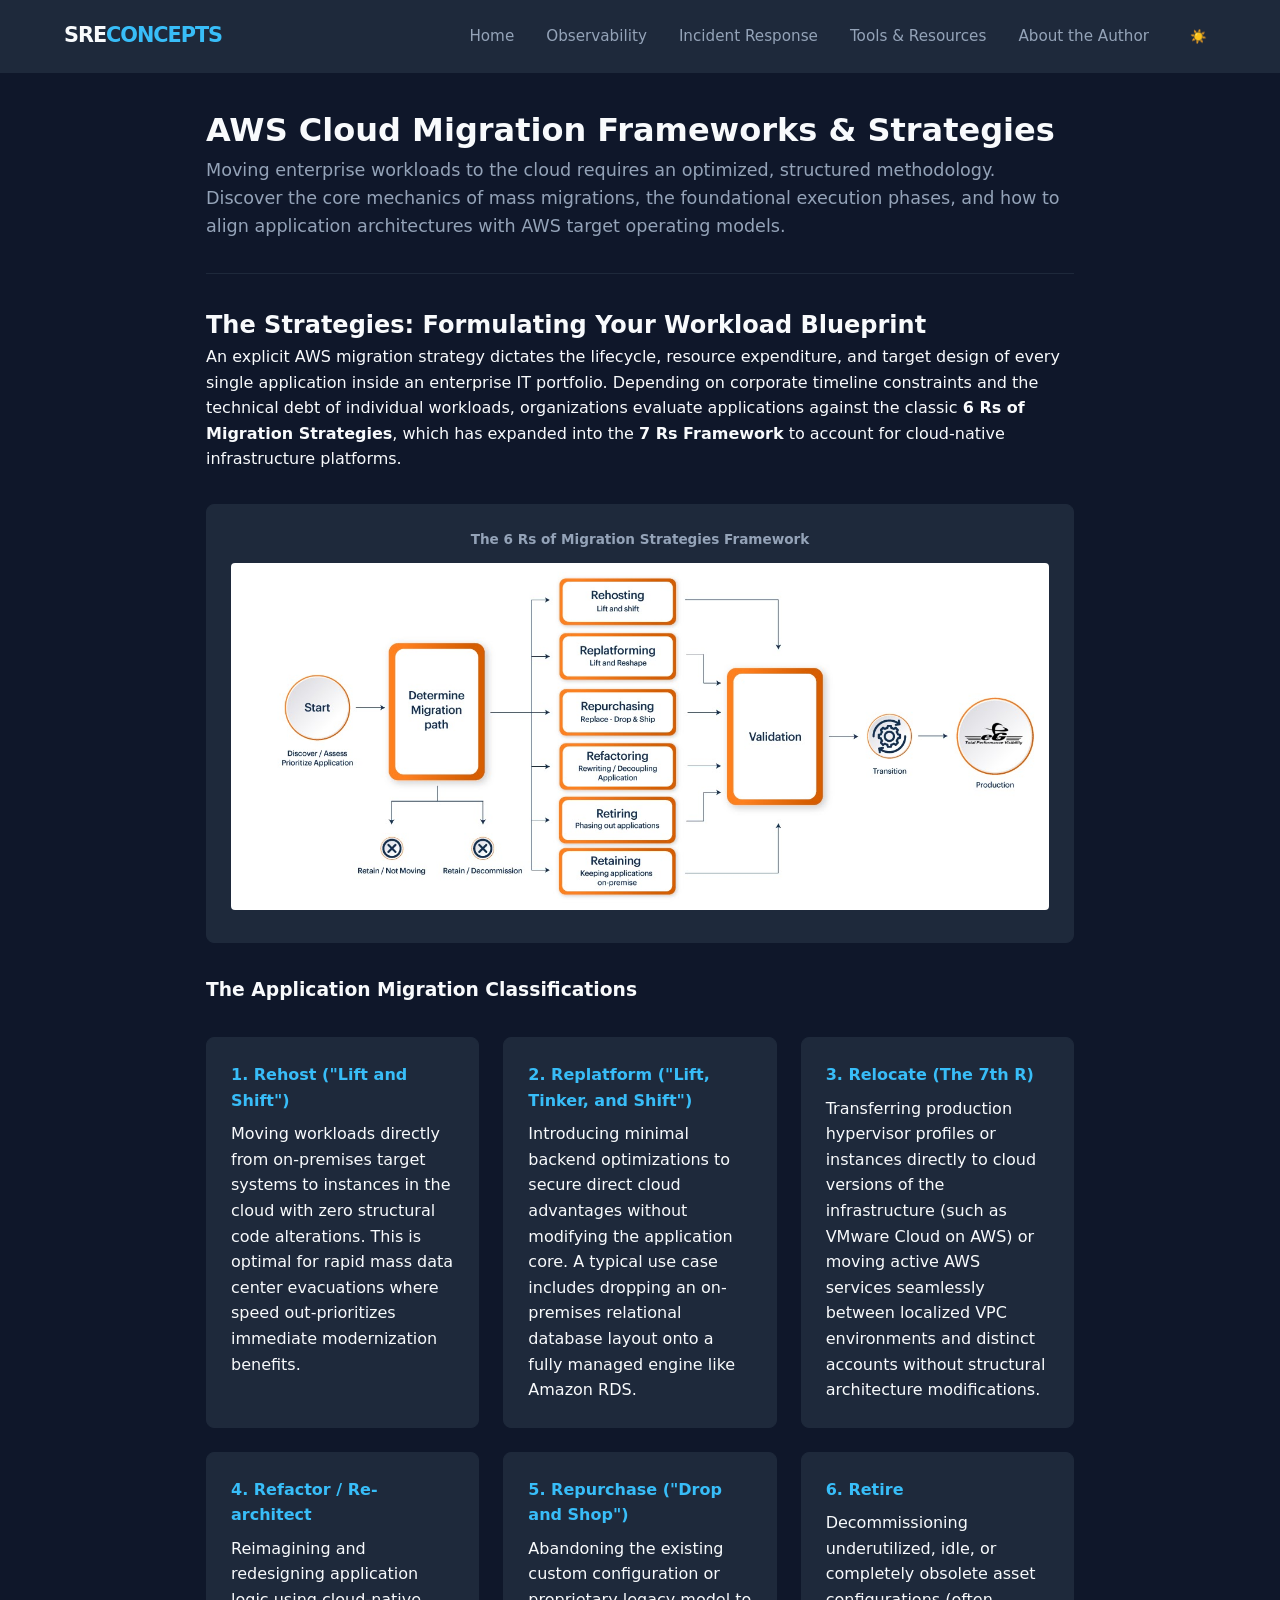
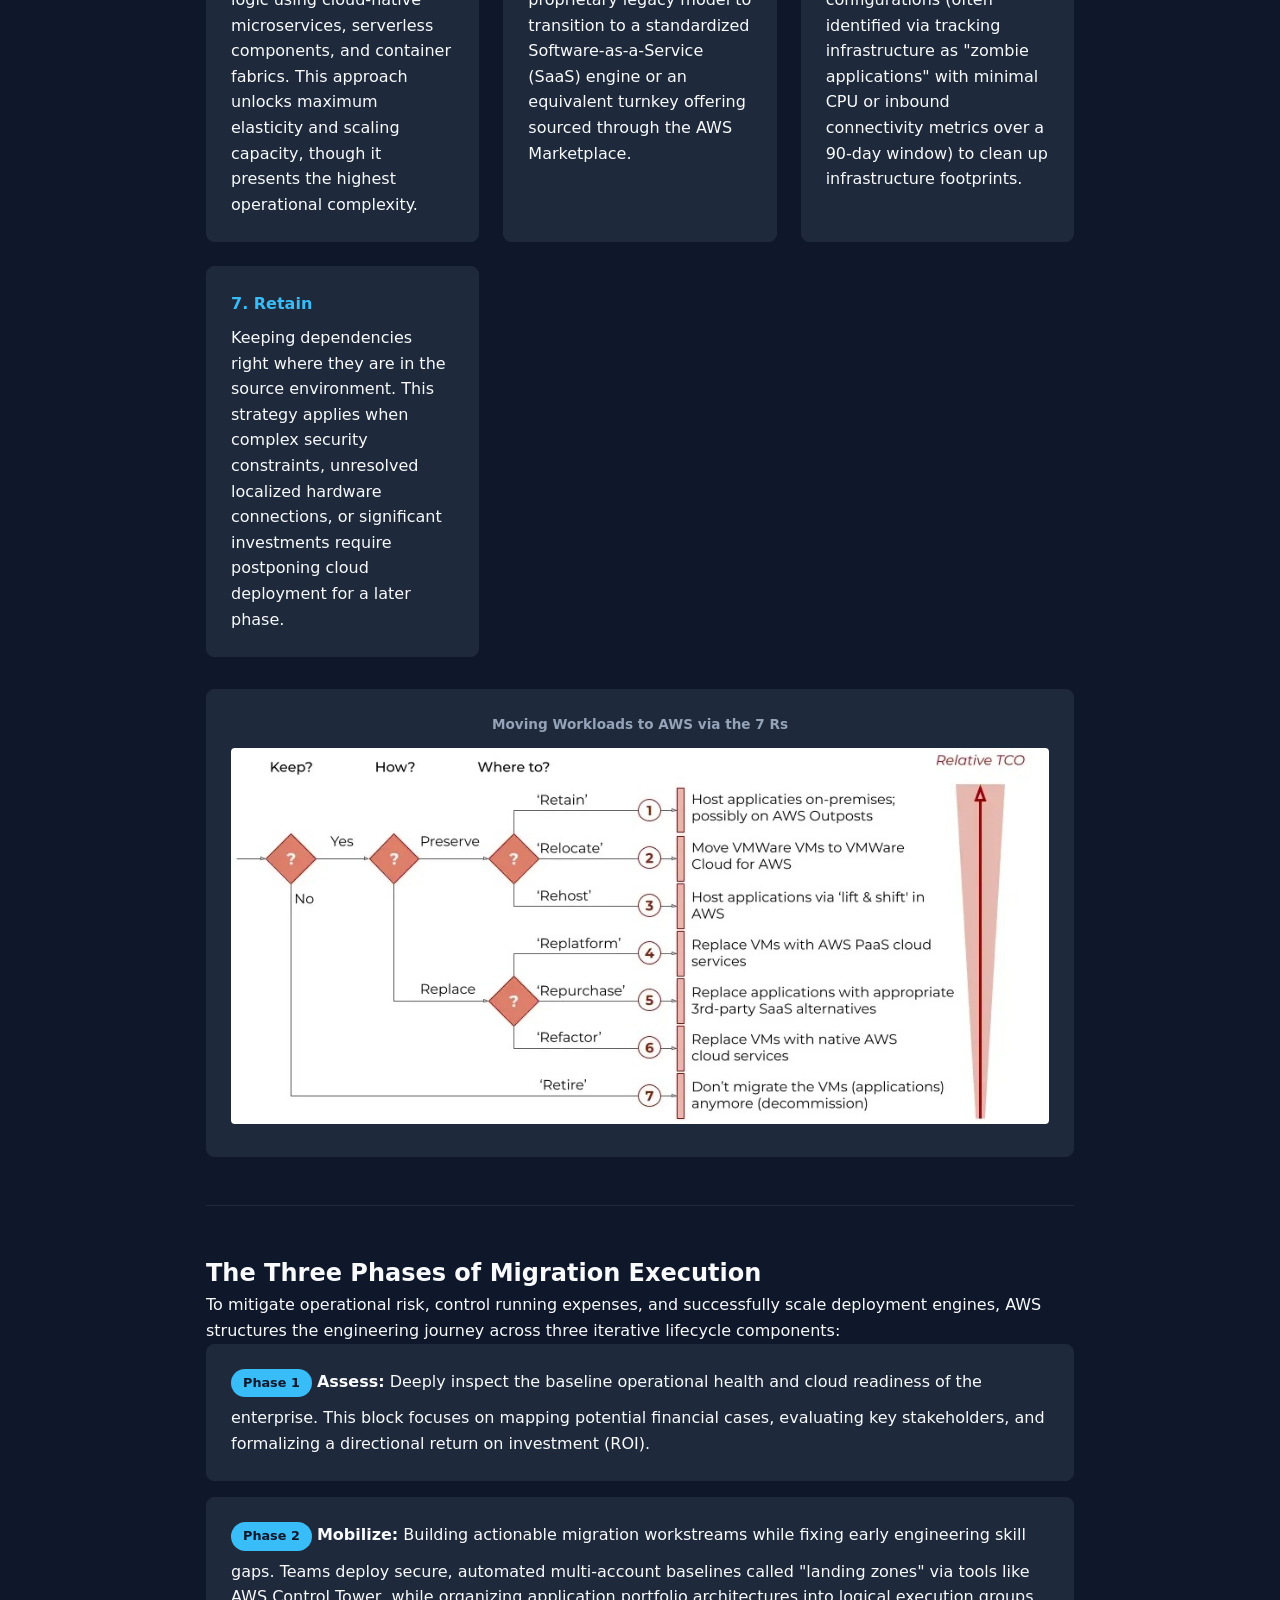
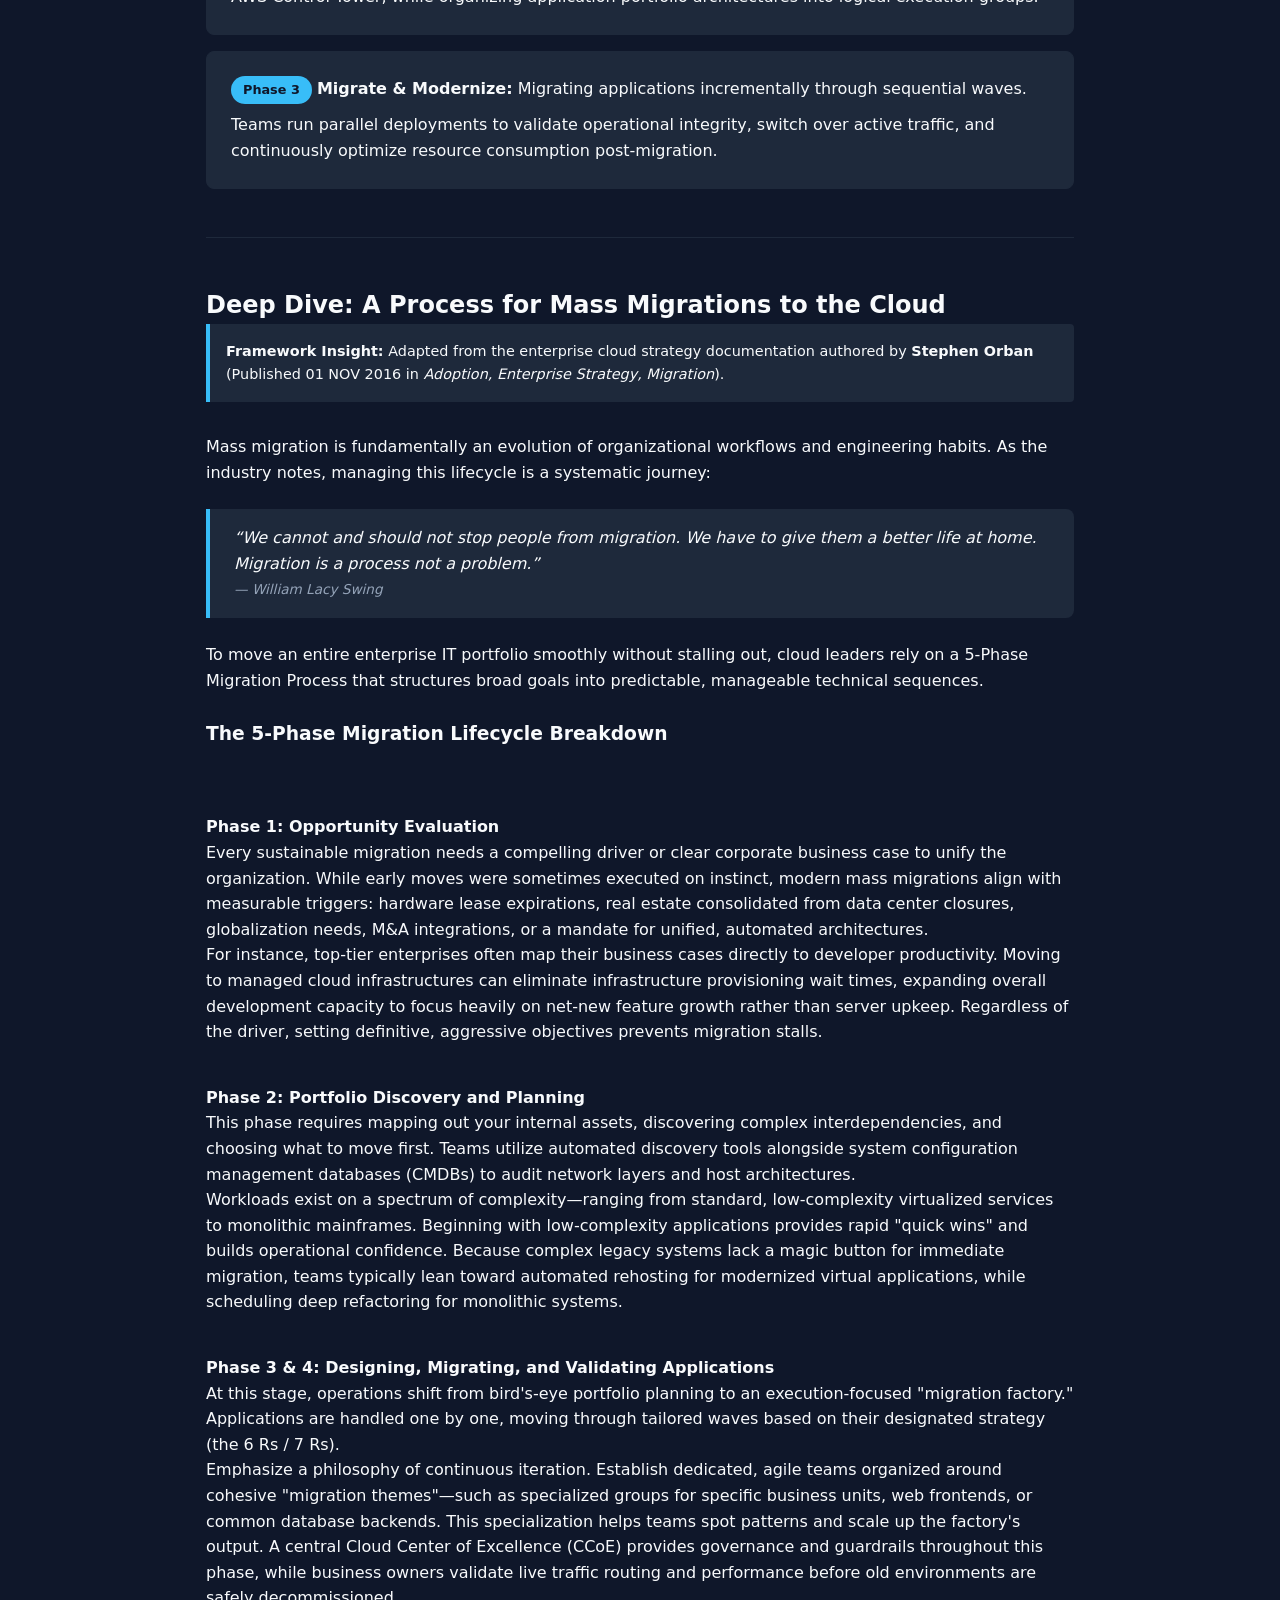
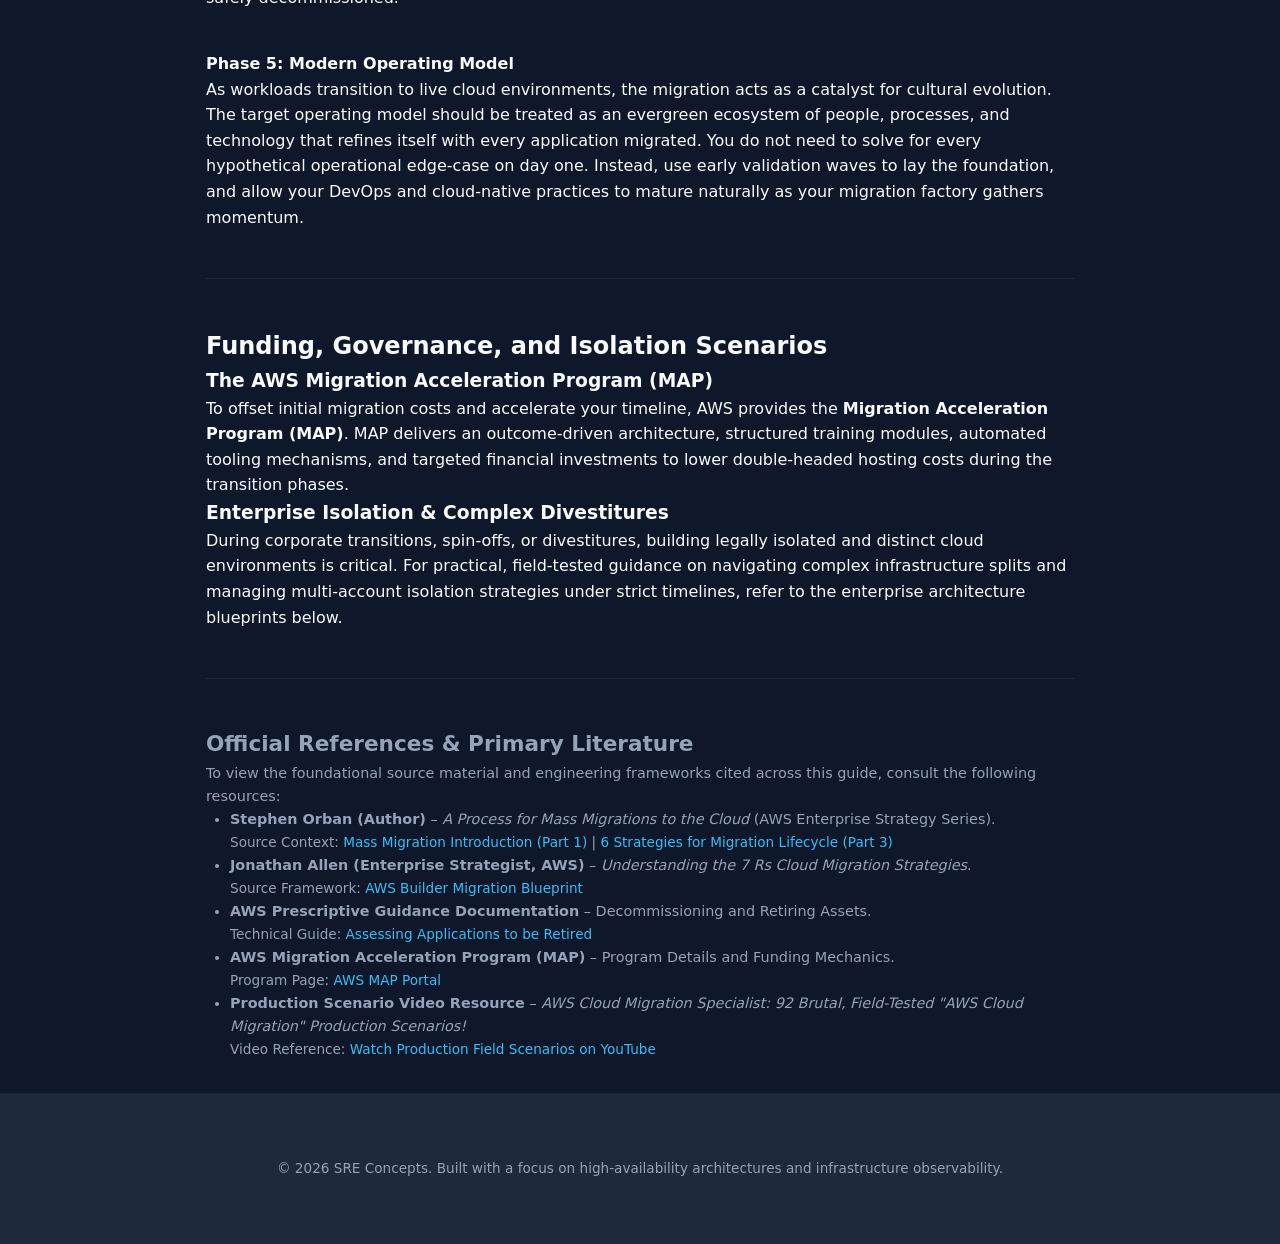
==== aws-migration.html @ 517b2397 "Update SRE concepts guide and assessment tools" ====
<!DOCTYPE html>
<html lang="en" data-theme="dark">
<head>
    <meta charset="UTF-8">
    <meta name="viewport" content="width=device-width, initial-scale=1.0">
    <title>AWS Cloud Migration Strategies | SRE Concepts</title>
    <meta name="description" content="A comprehensive guide to AWS mass cloud migration frameworks, the 6 Rs, 7 Rs, and multi-phase execution strategies.">
    <link rel="stylesheet" href="css/styles.css">
    <style>
        .migration-container {
            max-width: 900px;
            margin: 0 auto;
            padding: 2rem 1rem;
        }
        .meta-box {
            background-color: var(--bg-secondary);
            border-left: 4px solid var(--accent-color);
            padding: 1rem;
            margin-bottom: 2rem;
            font-size: 0.9rem;
            border-radius: 0 0.25rem 0.25rem 0;
        }
        .strategy-grid {
            display: grid;
            grid-template-columns: repeat(auto-fit, minmax(250px, 1fr));
            gap: 1.5rem;
            margin: 2rem 0;
        }
        .strategy-card {
            background-color: var(--bg-secondary);
            border: 1px solid var(--border-color);
            border-radius: 0.5rem;
            padding: 1.5rem;
        }
        .strategy-card h4 {
            color: var(--accent-color);
            margin-top: 0;
            margin-bottom: 0.5rem;
        }
        .phase-list {
            list-style: none;
            padding: 0;
        }
        .phase-item {
            background-color: var(--bg-secondary);
            border: 1px solid var(--border-color);
            padding: 1.5rem;
            margin-bottom: 1rem;
            border-radius: 0.5rem;
            position: relative;
        }
        .phase-badge {
            display: inline-block;
            background-color: var(--accent-color);
            color: var(--bg-primary);
            font-weight: bold;
            padding: 0.25rem 0.75rem;
            border-radius: 1rem;
            font-size: 0.8rem;
            margin-bottom: 0.5rem;
        }
        .image-wrapper {
            background-color: var(--bg-secondary);
            border: 1px solid var(--border-color);
            border-radius: 0.5rem;
            padding: 1.5rem;
            text-align: center;
            margin: 2rem 0;
        }
        .image-wrapper img {
            max-width: 100%;
            height: auto;
            border-radius: 0.25rem;
            margin-top: 0.75rem;
        }
        blockquote {
            border-left: 4px solid #38bdf8;
            background-color: var(--bg-secondary);
            padding: 1rem 1.5rem;
            margin: 1.5rem 0;
            font-style: italic;
            color: var(--text-primary);
            border-radius: 0 0.5rem 0.5rem 0;
        }
        .ref-link {
            word-break: break-all;
            font-size: 0.85rem;
        }
        .migration-phase-section {
            margin-top: 2.5rem;
        }
    </style>
</head>
<body>

    <header>
        <div class="container nav-container">
            <a href="index.html" class="logo">SRE<span>CONCEPTS</span></a>
            <button class="hamburger" id="menu-toggle" aria-label="Toggle Menu">
                <span></span>
                <span></span>
                <span></span>
            </button>
            <ul class="nav-links" id="nav-links">
                <li><a href="index.html">Home</a></li>
                <li><a href="observability.html">Observability</a></li>
                <li><a href="incident-response.html">Incident Response</a></li>
                <li><a href="tools-resources.html">Tools & Resources</a></li>
                <li><a href="about.html">About the Author</a></li>
                <li>
                    <button class="theme-toggle-btn" id="theme-toggle" aria-label="Toggle Theme">☀️</button>
                </li>
            </ul>
        </div>
    </header>

    <main class="container migration-container">
        <h1>AWS Cloud Migration Frameworks & Strategies</h1>
        <p class="lead" style="color: var(--text-secondary); font-size: 1.1rem; margin-bottom: 2rem;">
            Moving enterprise workloads to the cloud requires an optimized, structured methodology. Discover the core mechanics of mass migrations, the foundational execution phases, and how to align application architectures with AWS target operating models.
        </p>

        <hr style="border: 0; border-top: 1px solid var(--border-color); margin: 2rem 0;">

        <section id="migration-strategies">
            <h2>The Strategies: Formulating Your Workload Blueprint</h2>
            <p>
                An explicit AWS migration strategy dictates the lifecycle, resource expenditure, and target design of every single application inside an enterprise IT portfolio. Depending on corporate timeline constraints and the technical debt of individual workloads, organizations evaluate applications against the classic <strong>6 Rs of Migration Strategies</strong>, which has expanded into the <strong>7 Rs Framework</strong> to account for cloud-native infrastructure platforms.
            </p>

            <div class="image-wrapper">
                <p style="font-size: 0.85rem; color: var(--text-secondary); margin: 0;"><strong>The 6 Rs of Migration Strategies Framework</strong></p>
                <img src="assets/images/The-6-Rs-of-Migration Strategies.jpg" alt="The 6 Rs of Migration Strategies Diagram">
            </div>

            <h3>The Application Migration Classifications</h3>
            <div class="strategy-grid">
                <div class="strategy-card">
                    <h4>1. Rehost ("Lift and Shift")</h4>
                    <p>Moving workloads directly from on-premises target systems to instances in the cloud with zero structural code alterations. This is optimal for rapid mass data center evacuations where speed out-prioritizes immediate modernization benefits.</p>
                </div>
                <div class="strategy-card">
                    <h4>2. Replatform ("Lift, Tinker, and Shift")</h4>
                    <p>Introducing minimal backend optimizations to secure direct cloud advantages without modifying the application core. A typical use case includes dropping an on-premises relational database layout onto a fully managed engine like Amazon RDS.</p>
                </div>
                <div class="strategy-card">
                    <h4>3. Relocate (The 7th R)</h4>
                    <p>Transferring production hypervisor profiles or instances directly to cloud versions of the infrastructure (such as VMware Cloud on AWS) or moving active AWS services seamlessly between localized VPC environments and distinct accounts without structural architecture modifications.</p>
                </div>
                <div class="strategy-card">
                    <h4>4. Refactor / Re-architect</h4>
                    <p>Reimagining and redesigning application logic using cloud-native microservices, serverless components, and container fabrics. This approach unlocks maximum elasticity and scaling capacity, though it presents the highest operational complexity.</p>
                </div>
                <div class="strategy-card">
                    <h4>5. Repurchase ("Drop and Shop")</h4>
                    <p>Abandoning the existing custom configuration or proprietary legacy model to transition to a standardized Software-as-a-Service (SaaS) engine or an equivalent turnkey offering sourced through the AWS Marketplace.</p>
                </div>
                <div class="strategy-card">
                    <h4>6. Retire</h4>
                    <p>Decommissioning underutilized, idle, or completely obsolete asset configurations (often identified via tracking infrastructure as "zombie applications" with minimal CPU or inbound connectivity metrics over a 90-day window) to clean up infrastructure footprints.</p>
                </div>
                <div class="strategy-card">
                    <h4>7. Retain</h4>
                    <p>Keeping dependencies right where they are in the source environment. This strategy applies when complex security constraints, unresolved localized hardware connections, or significant investments require postponing cloud deployment for a later phase.</p>
                </div>
            </div>

            <div class="image-wrapper">
                <p style="font-size: 0.85rem; color: var(--text-secondary); margin: 0;"><strong>Moving Workloads to AWS via the 7 Rs</strong></p>
                <img src="assets/images/The-7-Rs-strategies-for-migrating-workloads-to-AWS.jpg" alt="The 7 Rs Migration Strategies Diagram">
            </div>
        </section>

        <hr style="border: 0; border-top: 1px solid var(--border-color); margin: 3rem 0;">

        <section id="migration-phases">
            <h2>The Three Phases of Migration Execution</h2>
            <p>
                To mitigate operational risk, control running expenses, and successfully scale deployment engines, AWS structures the engineering journey across three iterative lifecycle components:
            </p>

            <ul class="phase-list">
                <li class="phase-item">
                    <span class="phase-badge">Phase 1</span>
                    <strong>Assess:</strong> Deeply inspect the baseline operational health and cloud readiness of the enterprise. This block focuses on mapping potential financial cases, evaluating key stakeholders, and formalizing a directional return on investment (ROI).
                </li>
                <li class="phase-item">
                    <span class="phase-badge">Phase 2</span>
                    <strong>Mobilize:</strong> Building actionable migration workstreams while fixing early engineering skill gaps. Teams deploy secure, automated multi-account baselines called "landing zones" via tools like AWS Control Tower, while organizing application portfolio architectures into logical execution groups.
                </li>
                <li class="phase-item">
                    <span class="phase-badge">Phase 3</span>
                    <strong>Migrate & Modernize:</strong> Migrating applications incrementally through sequential waves. Teams run parallel deployments to validate operational integrity, switch over active traffic, and continuously optimize resource consumption post-migration.
                </li>
            </ul>
        </section>

        <hr style="border: 0; border-top: 1px solid var(--border-color); margin: 3rem 0;">

        <section id="mass-migration-deep-dive">
            <h2>Deep Dive: A Process for Mass Migrations to the Cloud</h2>
            
            <div class="meta-box">
                <strong>Framework Insight:</strong> Adapted from the enterprise cloud strategy documentation authored by <strong>Stephen Orban</strong> (Published 01 NOV 2016 in <em>Adoption, Enterprise Strategy, Migration</em>).
            </div>

            <p>
                Mass migration is fundamentally an evolution of organizational workflows and engineering habits. As the industry notes, managing this lifecycle is a systematic journey:
            </p>

            <blockquote>
                “We cannot and should not stop people from migration. We have to give them a better life at home. Migration is a process not a problem.” <br>
                <span style="font-size: 0.85rem; color: var(--text-secondary);">— William Lacy Swing</span>
            </blockquote>

            <p>
                To move an entire enterprise IT portfolio smoothly without stalling out, cloud leaders rely on a 5-Phase Migration Process that structures broad goals into predictable, manageable technical sequences.
            </p>

            <br> <h3>The 5-Phase Migration Lifecycle Breakdown</h3>
            
            <br> <div class="migration-phase-section">
                <h4>Phase 1: Opportunity Evaluation</h4>
                <p>
                    Every sustainable migration needs a compelling driver or clear corporate business case to unify the organization. While early moves were sometimes executed on instinct, modern mass migrations align with measurable triggers: hardware lease expirations, real estate consolidated from data center closures, globalization needs, M&A integrations, or a mandate for unified, automated architectures. 
                </p>
                <p>
                    For instance, top-tier enterprises often map their business cases directly to developer productivity. Moving to managed cloud infrastructures can eliminate infrastructure provisioning wait times, expanding overall development capacity to focus heavily on net-new feature growth rather than server upkeep. Regardless of the driver, setting definitive, aggressive objectives prevents migration stalls.
                </p>
            </div>

            <div class="migration-phase-section">
                <h4>Phase 2: Portfolio Discovery and Planning</h4>
                <p>
                    This phase requires mapping out your internal assets, discovering complex interdependencies, and choosing what to move first. Teams utilize automated discovery tools alongside system configuration management databases (CMDBs) to audit network layers and host architectures. 
                </p>
                <p>
                    Workloads exist on a spectrum of complexity—ranging from standard, low-complexity virtualized services to monolithic mainframes. Beginning with low-complexity applications provides rapid "quick wins" and builds operational confidence. Because complex legacy systems lack a magic button for immediate migration, teams typically lean toward automated rehosting for modernized virtual applications, while scheduling deep refactoring for monolithic systems.
                </p>
            </div>

            <div class="migration-phase-section">
                <h4>Phase 3 & 4: Designing, Migrating, and Validating Applications</h4>
                <p>
                    At this stage, operations shift from bird's-eye portfolio planning to an execution-focused "migration factory." Applications are handled one by one, moving through tailored waves based on their designated strategy (the 6 Rs / 7 Rs). 
                </p>
                <p>
                    Emphasize a philosophy of continuous iteration. Establish dedicated, agile teams organized around cohesive "migration themes"—such as specialized groups for specific business units, web frontends, or common database backends. This specialization helps teams spot patterns and scale up the factory's output. A central Cloud Center of Excellence (CCoE) provides governance and guardrails throughout this phase, while business owners validate live traffic routing and performance before old environments are safely decommissioned.
                </p>
            </div>

            <div class="migration-phase-section">
                <h4>Phase 5: Modern Operating Model</h4>
                <p>
                    As workloads transition to live cloud environments, the migration acts as a catalyst for cultural evolution. The target operating model should be treated as an evergreen ecosystem of people, processes, and technology that refines itself with every application migrated. You do not need to solve for every hypothetical operational edge-case on day one. Instead, use early validation waves to lay the foundation, and allow your DevOps and cloud-native practices to mature naturally as your migration factory gathers momentum.
                </p>
            </div>
        </section>

        <hr style="border: 0; border-top: 1px solid var(--border-color); margin: 3rem 0;">

        <section id="funding-isolation">
            <h2>Funding, Governance, and Isolation Scenarios</h2>
            
            <h3>The AWS Migration Acceleration Program (MAP)</h3>
            <p>
                To offset initial migration costs and accelerate your timeline, AWS provides the <strong>Migration Acceleration Program (MAP)</strong>. MAP delivers an outcome-driven architecture, structured training modules, automated tooling mechanisms, and targeted financial investments to lower double-headed hosting costs during the transition phases.
            </p>

            <h3>Enterprise Isolation & Complex Divestitures</h3>
            <p>
                During corporate transitions, spin-offs, or divestitures, building legally isolated and distinct cloud environments is critical. For practical, field-tested guidance on navigating complex infrastructure splits and managing multi-account isolation strategies under strict timelines, refer to the enterprise architecture blueprints below.
            </p>
        </section>

        <hr style="border: 0; border-top: 1px solid var(--border-color); margin: 3rem 0;">

        <section id="references" style="font-size: 0.9rem; color: var(--text-secondary);">
            <h2>Official References & Primary Literature</h2>
            <p>To view the foundational source material and engineering frameworks cited across this guide, consult the following resources:</p>
            <ul style="line-height: 1.6; padding-left: 1.5rem;">
                <li>
                    <strong>Stephen Orban (Author)</strong> – <em>A Process for Mass Migrations to the Cloud</em> (AWS Enterprise Strategy Series). 
                    <br><span class="ref-link">Source Context: <a href="https://aws.amazon.com/blogs/enterprise-strategy/considering-a-mass-migration-to-the-cloud/" target="_blank" rel="noopener noreferrer">Mass Migration Introduction (Part 1)</a> | <a href="https://aws.amazon.com/blogs/enterprise-strategy/6-strategies-for-migrating-applications-to-the-cloud/" target="_blank" rel="noopener noreferrer">6 Strategies for Migration Lifecycle (Part 3)</a></span>
                </li>
                <li>
                    <strong>Jonathan Allen (Enterprise Strategist, AWS)</strong> – <em>Understanding the 7 Rs Cloud Migration Strategies</em>.
                    <br><span class="ref-link">Source Framework: <a href="https://builder.aws.com/content/2cKbgI3WsAYTiDM0J48uEMVqOVW/understanding-the-7-rs-cloud-migration-strategies" target="_blank" rel="noopener noreferrer">AWS Builder Migration Blueprint</a></span>
                </li>
                <li>
                    <strong>AWS Prescriptive Guidance Documentation</strong> – Decommissioning and Retiring Assets.
                    <br><span class="ref-link">Technical Guide: <a href="https://docs.aws.amazon.com/prescriptive-guidance/latest/migration-retiring-applications/welcome.html" target="_blank" rel="noopener noreferrer">Assessing Applications to be Retired</a></span>
                </li>
                <li>
                    <strong>AWS Migration Acceleration Program (MAP)</strong> – Program Details and Funding Mechanics.
                    <br><span class="ref-link">Program Page: <a href="https://aws.amazon.com/migration-acceleration-program/" target="_blank" rel="noopener noreferrer">AWS MAP Portal</a></span>
                </li>
                <li>
                    <strong>Production Scenario Video Resource</strong> – <em>AWS Cloud Migration Specialist: 92 Brutal, Field-Tested "AWS Cloud Migration" Production Scenarios!</em> 
                    <br><span class="ref-link">Video Reference: <a href="https://www.youtube.com/watch?v=tkB-RbZbaQ4" target="_blank" rel="noopener noreferrer">Watch Production Field Scenarios on YouTube</a></span>
                </li>
            </ul>
        </section>
    </main>

    <footer>
        <div class="container" style="text-align: center; padding: 2rem 0; font-size: 0.85rem; color: var(--text-secondary);">
            <p>&copy; 2026 SRE Concepts. Built with a focus on high-availability architectures and infrastructure observability.</p>
        </div>
    </footer>

</body>
</html>
---- css/styles.css ----
/* --- Global Custom Properties (Theme Engine) --- */
:root {
    --bg-primary: #0f172a;       /* Slate 900 */
    --bg-secondary: #1e293b;     /* Slate 800 */
    --bg-accent: #334155;        /* Slate 700 */
    --text-primary: #f8fafc;     /* Slate 50 */
    --text-secondary: #94a3b8;   /* Slate 400 */
    --accent-color: #38bdf8;     /* Sky 400 (SRE Tech Blue) */
    --accent-success: #4ade80;   /* Green 400 */
    --border-color: #1e293b;
    --font-sans: 'Inter', system-ui, -apple-system, BlinkMacSystemFont, "Segoe UI", Roboto, sans-serif;
    --max-width: 1200px;
}

[data-theme="light"] {
    --bg-primary: #f8fafc;       /* Slate 50 */
    --bg-secondary: #ffffff;     /* Pure White */
    --bg-accent: #f1f5f9;        /* Slate 100 */
    --text-primary: #0f172a;     /* Slate 900 */
    --text-secondary: #475569;   /* Slate 600 */
    --accent-color: #0284c7;     /* Sky 630 */
    --accent-success: #16a34a;   /* Green 600 */
    --border-color: #e2e8f0;     /* Slate 200 */
}

/* --- Base Resets & Layout --- */
* {
    box-sizing: border-box;
    margin: 0;
    padding: 0;
}

body {
    background-color: var(--bg-primary);
    color: var(--text-primary);
    font-family: var(--font-sans);
    line-height: 1.6;
    display: flex;
    flex-direction: column;
    min-height: 100vh;
    transition: background-color 0.3s ease, color 0.3s ease;
}

a {
    color: var(--accent-color);
    text-decoration: none;
    transition: color 0.2s ease;
}

a:hover {
    text-decoration: underline;
}

/* --- Layout Wrappers --- */
.container {
    width: 100%;
    max-width: var(--max-width);
    margin: 0 auto;
    padding: 0 1.5rem;
}

/* --- Header & Navigation --- */
header {
    background-color: var(--bg-secondary);
    border-bottom: 1px solid var(--border-color);
    position: sticky;
    top: 0;
    z-index: 100;
}

.nav-container {
    display: flex;
    justify-content: space-between;
    align-items: center;
    height: 4.5rem;
}

.logo {
    font-size: 1.3rem;
    font-weight: 800;
    letter-spacing: -0.05em;
    color: var(--text-primary);
}

.logo span {
    color: var(--accent-color);
}

.nav-links {
    display: flex;
    list-style: none;
    gap: 2rem;
    align-items: center;
}

.nav-links a {
    color: var(--text-secondary);
    font-weight: 500;
    font-size: 0.95rem;
}

.nav-links a:hover, .nav-links a.active {
    color: var(--accent-color);
    text-decoration: none;
}

/* --- Interactive Utilities --- */
.theme-toggle-btn {
    background: none;
    border: 1px solid var(--border-color);
    padding: 0.5rem;
    border-radius: 0.375rem;
    cursor: pointer;
    color: var(--text-primary);
    display: flex;
    align-items: center;
    justify-content: center;
}

.theme-toggle-btn:hover {
    background-color: var(--bg-accent);
}

.hamburger {
    display: none;
    flex-direction: column;
    gap: 4px;
    cursor: pointer;
    background: none;
    border: none;
}

.hamburger span {
    display: block;
    width: 24px;
    height: 2px;
    background-color: var(--text-primary);
    transition: 0.3s;
}

/* --- Component Cards & Panels --- */
.card-grid {
    display: grid;
    grid-template-columns: repeat(auto-fit, minmax(300px, 1fr));
    gap: 1.5rem;
    margin: 2rem 0;
}

.card {
    background-color: var(--bg-secondary);
    border: 1px solid var(--border-color);
    border-radius: 0.5rem;
    padding: 1.5rem;
    transition: transform 0.2s ease, border-color 0.2s ease;
}

.card:hover {
    transform: translateY(-2px);
    border-color: var(--accent-color);
}

/* --- Technical Documentation Blocks --- */
pre {
    background-color: var(--bg-secondary);
    border: 1px solid var(--border-color);
    border-radius: 0.5rem;
    padding: 1.25rem;
    position: relative;
    overflow-x: auto;
    margin: 1.5rem 0;
}

code {
    font-family: 'SFMono-Regular', Consolas, 'Liberation Mono', Menlo, monospace;
    font-size: 0.9rem;
}

.copy-btn {
    position: absolute;
    top: 0.5rem;
    right: 0.5rem;
    background-color: var(--bg-accent);
    color: var(--text-secondary);
    border: 1px solid var(--border-color);
    padding: 0.25rem 0.5rem;
    border-radius: 0.25rem;
    font-size: 0.75rem;
    cursor: pointer;
    transition: all 0.2s;
}

.copy-btn:hover {
    color: var(--text-primary);
    background-color: var(--accent-color);
}

/* --- Mermaid Diagrams Wrapper --- */
.mermaid-container {
    background-color: var(--bg-secondary);
    border: 1px solid var(--border-color);
    border-radius: 0.5rem;
    padding: 1.5rem;
    margin: 1.5rem 0;
    display: flex;
    justify-content: center;
}

/* --- Footer --- */
footer {
    background-color: var(--bg-secondary);
    border-top: 1px solid var(--border-color);
    padding: 2rem 0;
    text-align: center;
    color: var(--text-secondary);
    font-size: 0.9rem;
    margin-top: auto;
}

/* --- Mobile Responsiveness --- */
@media (max-width: 768px) {
    .hamburger {
        display: flex;
    }

    .nav-links {
        display: none;
        position: absolute;
        top: 4.5rem;
        left: 0;
        width: 100%;
        background-color: var(--bg-secondary);
        flex-direction: column;
        padding: 2rem;
        border-bottom: 1px solid var(--border-color);
        box-shadow: 0 10px 15px -3px rgba(0, 0, 0, 0.1);
    }

    .nav-links.active {
        display: flex;
    }
}
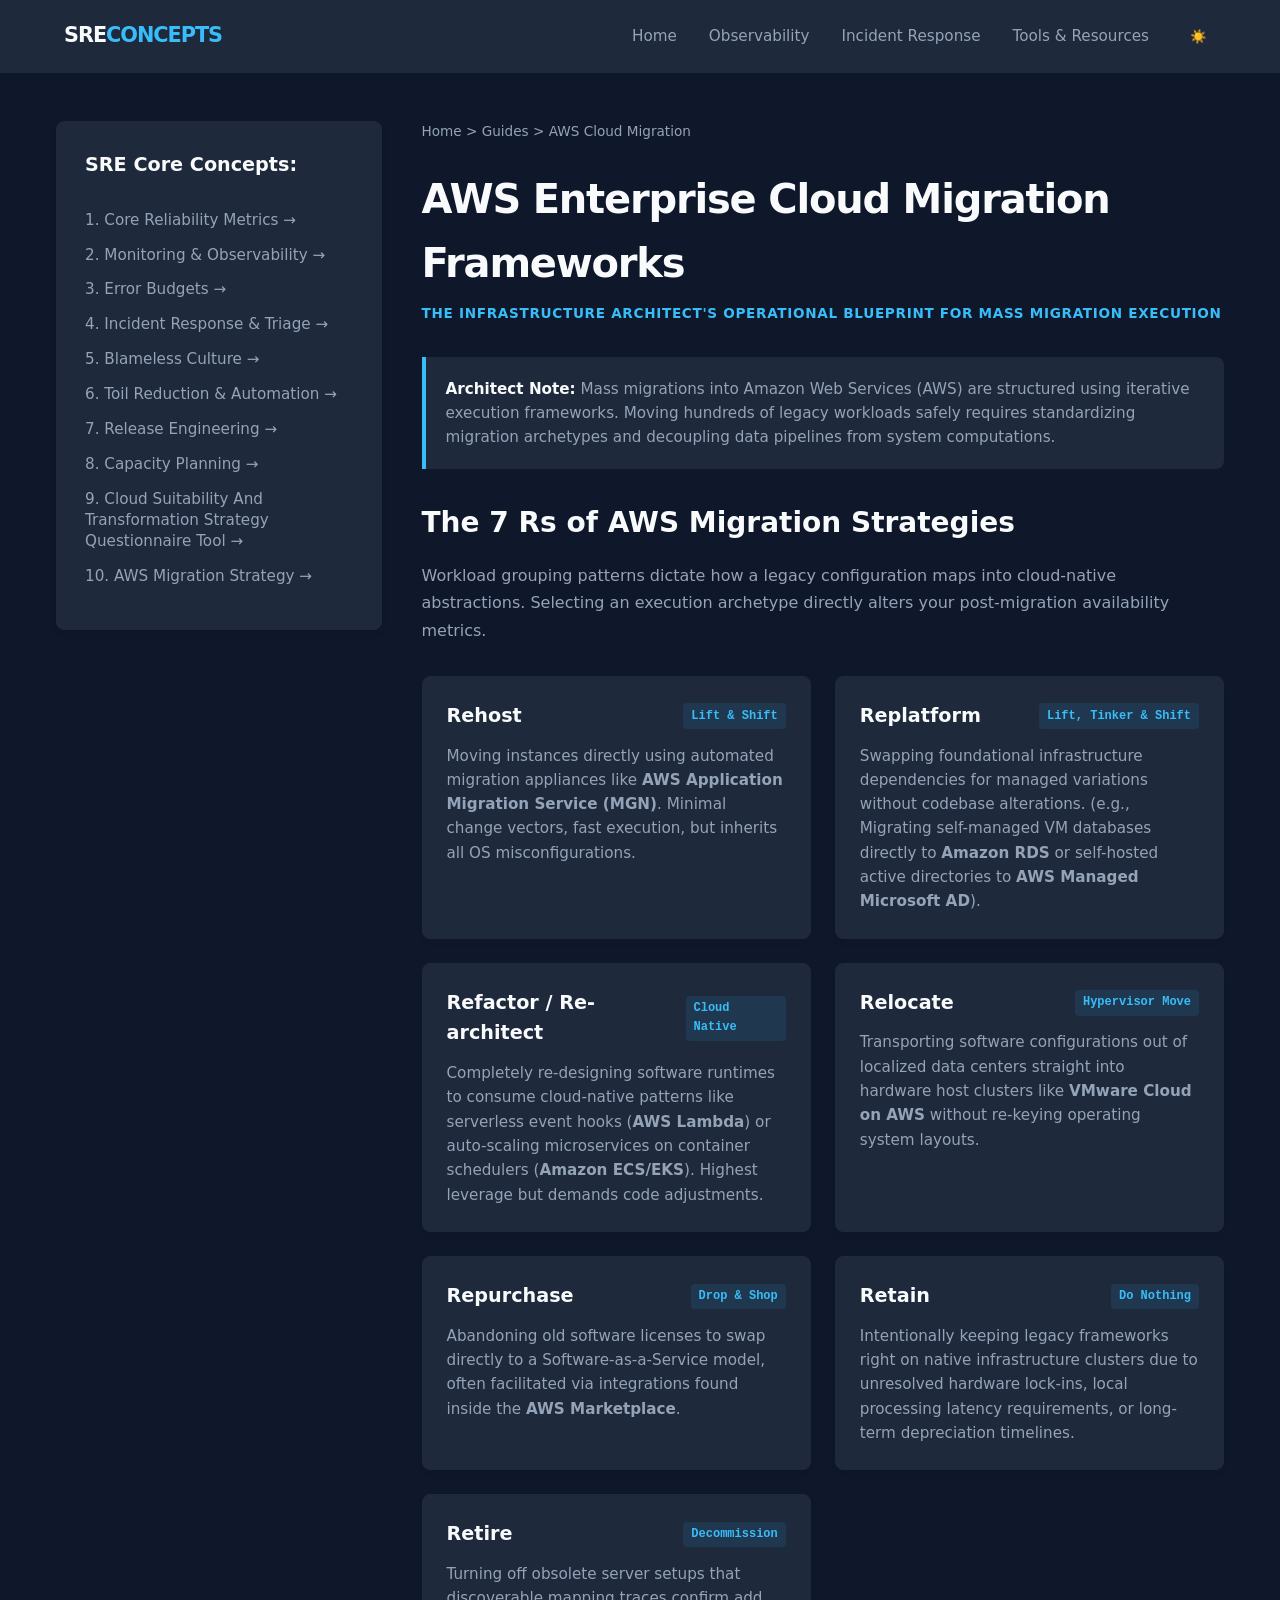
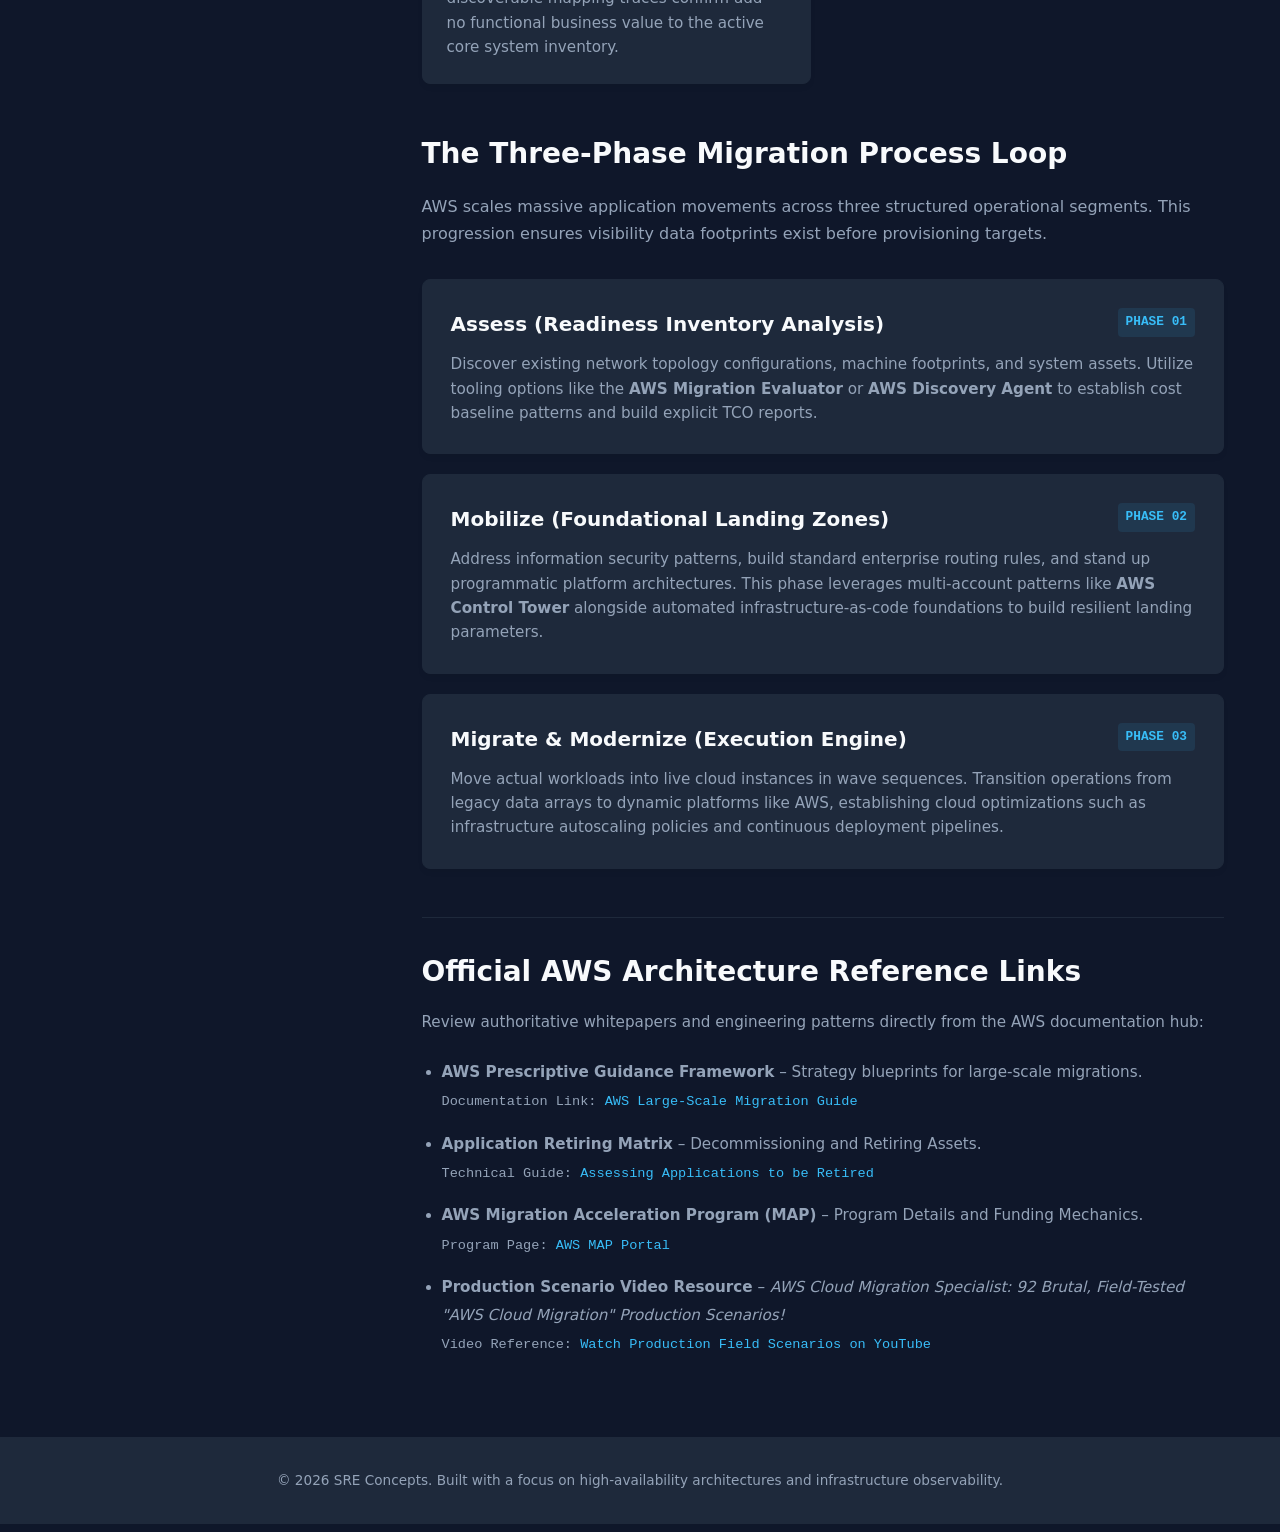
==== commit 2eafd100: "Update to ensure left navigation is on all pages" ====
--- a/aws-migration.html
+++ b/aws-migration.html
@@ -7,87 +7,206 @@
     <meta name="description" content="A comprehensive guide to AWS mass cloud migration frameworks, the 6 Rs, 7 Rs, and multi-phase execution strategies.">
     <link rel="stylesheet" href="css/styles.css">
     <style>
-        .migration-container {
-            max-width: 900px;
-            margin: 0 auto;
-            padding: 2rem 1rem;
-        }
+        /* Two-column structural configuration matching site aesthetics */
+        .page-layout-container {
+            display: flex;
+            flex-wrap: wrap;
+            gap: 2.5rem;
+            align-items: flex-start;
+        }
+
+        /* Sticky Navigation Left Sidebar Panel */
+        .left-sidebar {
+            flex: 1;
+            min-width: 280px;
+            max-width: 340px;
+            background-color: var(--bg-secondary);
+            border: 1px solid var(--border-color);
+            border-radius: 0.5rem;
+            padding: 1.75rem;
+            box-shadow: 0 4px 6px -1px rgba(0, 0, 0, 0.1);
+            position: sticky;
+            top: 2rem;
+        }
+
+        .left-sidebar h3 {
+            font-size: 1.2rem;
+            margin-bottom: 1.25rem;
+            padding-bottom: 0.5rem;
+            border-bottom: 1px solid var(--border-color);
+            color: var(--text-primary);
+            font-weight: 700;
+        }
+
+        .sidebar-panel-links {
+            list-style: none;
+            padding: 0;
+            margin: 0;
+        }
+
+        .sidebar-panel-links li {
+            margin-bottom: 0.85rem;
+        }
+
+        .sidebar-panel-links a {
+            color: var(--text-secondary);
+            text-decoration: none;
+            font-size: 0.95rem;
+            font-weight: 500;
+            transition: color 0.2s ease, transform 0.2s ease;
+            display: block;
+            line-height: 1.4;
+        }
+
+        .sidebar-panel-links a:hover {
+            color: var(--accent-color);
+            transform: translateX(4px);
+        }
+
+        /* Main content container layout adjustments */
+        .migration-main-content {
+            flex: 3;
+            min-width: 320px;
+        }
+
         .meta-box {
             background-color: var(--bg-secondary);
             border-left: 4px solid var(--accent-color);
-            padding: 1rem;
+            padding: 1.25rem;
             margin-bottom: 2rem;
-            font-size: 0.9rem;
-            border-radius: 0 0.25rem 0.25rem 0;
-        }
+            font-size: 0.95rem;
+            border-radius: 0 0.5rem 0.5rem 0;
+            line-height: 1.6;
+            color: var(--text-secondary);
+        }
+        
+        .meta-box strong {
+            color: var(--text-primary);
+        }
+
         .strategy-grid {
             display: grid;
-            grid-template-columns: repeat(auto-fit, minmax(250px, 1fr));
+            grid-template-columns: repeat(auto-fit, minmax(280px, 1fr));
             gap: 1.5rem;
             margin: 2rem 0;
         }
+
         .strategy-card {
             background-color: var(--bg-secondary);
             border: 1px solid var(--border-color);
             border-radius: 0.5rem;
             padding: 1.5rem;
-        }
-        .strategy-card h4 {
+            box-shadow: 0 4px 6px -1px rgba(0, 0, 0, 0.05);
+        }
+
+        .strategy-card h3 {
+            margin-top: 0;
+            margin-bottom: 0.75rem;
+            color: var(--text-primary);
+            font-size: 1.2rem;
+            display: flex;
+            justify-content: space-between;
+            align-items: center;
+            font-weight: 700;
+        }
+
+        .strategy-type {
+            font-size: 0.75rem;
+            font-family: monospace;
+            padding: 0.2rem 0.5rem;
+            border-radius: 0.25rem;
+            background-color: rgba(56, 189, 248, 0.1);
             color: var(--accent-color);
-            margin-top: 0;
-            margin-bottom: 0.5rem;
-        }
+            font-weight: 600;
+        }
+
+        .strategy-card p {
+            font-size: 0.95rem;
+            color: var(--text-secondary);
+            line-height: 1.6;
+            margin: 0;
+        }
+
         .phase-list {
             list-style: none;
             padding: 0;
-        }
+            margin: 2rem 0;
+        }
+
         .phase-item {
             background-color: var(--bg-secondary);
             border: 1px solid var(--border-color);
-            padding: 1.5rem;
-            margin-bottom: 1rem;
             border-radius: 0.5rem;
+            padding: 1.75rem;
+            margin-bottom: 1.25rem;
             position: relative;
-        }
+            box-shadow: 0 4px 6px -1px rgba(0, 0, 0, 0.05);
+        }
+
         .phase-badge {
+            position: absolute;
+            top: 1.75rem;
+            right: 1.75rem;
+            font-family: monospace;
+            font-weight: 700;
+            color: var(--accent-color);
+            background-color: rgba(56, 189, 248, 0.1);
+            padding: 0.25rem 0.5rem;
+            border-radius: 0.25rem;
+            font-size: 0.8rem;
+        }
+
+        .phase-item h3 {
+            color: var(--text-primary);
+            margin-top: 0;
+            margin-bottom: 0.75rem;
+            font-size: 1.25rem;
+            font-weight: 700;
+            padding-right: 5rem;
+        }
+
+        .phase-item p {
+            font-size: 0.95rem;
+            color: var(--text-secondary);
+            line-height: 1.6;
+            margin: 0;
+        }
+
+        .ref-link {
+            font-family: monospace;
+            font-size: 0.85rem;
+            word-break: break-all;
             display: inline-block;
-            background-color: var(--accent-color);
-            color: var(--bg-primary);
-            font-weight: bold;
-            padding: 0.25rem 0.75rem;
-            border-radius: 1rem;
-            font-size: 0.8rem;
-            margin-bottom: 0.5rem;
-        }
-        .image-wrapper {
-            background-color: var(--bg-secondary);
-            border: 1px solid var(--border-color);
-            border-radius: 0.5rem;
-            padding: 1.5rem;
-            text-align: center;
-            margin: 2rem 0;
-        }
-        .image-wrapper img {
-            max-width: 100%;
-            height: auto;
-            border-radius: 0.25rem;
-            margin-top: 0.75rem;
-        }
-        blockquote {
-            border-left: 4px solid #38bdf8;
-            background-color: var(--bg-secondary);
-            padding: 1rem 1.5rem;
-            margin: 1.5rem 0;
-            font-style: italic;
-            color: var(--text-primary);
-            border-radius: 0 0.5rem 0.5rem 0;
-        }
-        .ref-link {
-            word-break: break-all;
-            font-size: 0.85rem;
-        }
-        .migration-phase-section {
-            margin-top: 2.5rem;
+            margin-top: 0.25rem;
+        }
+
+        .ref-link a {
+            color: var(--accent-color);
+            text-decoration: none;
+        }
+
+        .ref-link a:hover {
+            text-decoration: underline;
+        }
+
+        @media (max-width: 991px) {
+            .left-sidebar {
+                max-width: 100%;
+                flex: 1 1 100%;
+                position: static;
+                margin-bottom: 2rem;
+            }
+            .migration-main-content {
+                flex: 1 1 100%;
+            }
+            .phase-badge {
+                position: static;
+                display: inline-block;
+                margin-bottom: 0.75rem;
+            }
+            .phase-item h3 {
+                padding-right: 0;
+            }
         }
     </style>
 </head>
@@ -106,7 +225,6 @@
                 <li><a href="observability.html">Observability</a></li>
                 <li><a href="incident-response.html">Incident Response</a></li>
                 <li><a href="tools-resources.html">Tools & Resources</a></li>
-                <li><a href="about.html">About the Author</a></li>
                 <li>
                     <button class="theme-toggle-btn" id="theme-toggle" aria-label="Toggle Theme">☀️</button>
                 </li>
@@ -114,200 +232,170 @@
         </div>
     </header>
 
-    <main class="container migration-container">
-        <h1>AWS Cloud Migration Frameworks & Strategies</h1>
-        <p class="lead" style="color: var(--text-secondary); font-size: 1.1rem; margin-bottom: 2rem;">
-            Moving enterprise workloads to the cloud requires an optimized, structured methodology. Discover the core mechanics of mass migrations, the foundational execution phases, and how to align application architectures with AWS target operating models.
-        </p>
-
-        <hr style="border: 0; border-top: 1px solid var(--border-color); margin: 2rem 0;">
-
-        <section id="migration-strategies">
-            <h2>The Strategies: Formulating Your Workload Blueprint</h2>
-            <p>
-                An explicit AWS migration strategy dictates the lifecycle, resource expenditure, and target design of every single application inside an enterprise IT portfolio. Depending on corporate timeline constraints and the technical debt of individual workloads, organizations evaluate applications against the classic <strong>6 Rs of Migration Strategies</strong>, which has expanded into the <strong>7 Rs Framework</strong> to account for cloud-native infrastructure platforms.
-            </p>
-
-            <div class="image-wrapper">
-                <p style="font-size: 0.85rem; color: var(--text-secondary); margin: 0;"><strong>The 6 Rs of Migration Strategies Framework</strong></p>
-                <img src="assets/images/The-6-Rs-of-Migration Strategies.jpg" alt="The 6 Rs of Migration Strategies Diagram">
+    <main class="container" style="padding: 3rem 1rem;">
+        <div class="page-layout-container">
+
+            <nav class="left-sidebar" aria-label="SRE Concepts Left Side Navigation">
+                <h3>SRE Core Concepts:</h3>
+                <ul class="sidebar-panel-links">
+                    <li><a href="core-metrics.html">1. Core Reliability Metrics &rarr;</a></li>
+                    <li><a href="observability.html">2. Monitoring & Observability &rarr;</a></li>
+                    <li><a href="error-budgets.html">3. Error Budgets &rarr;</a></li>
+                    <li><a href="incident-response.html">4. Incident Response & Triage &rarr;</a></li>
+                    <li><a href="blameless-postmortems.html">5. Blameless Culture &rarr;</a></li>
+                    <li><a href="toil-reduction.html">6. Toil Reduction & Automation &rarr;</a></li>
+                    <li><a href="release-engineering.html">7. Release Engineering &rarr;</a></li>
+                    <li><a href="capacity-planning.html">8. Capacity Planning &rarr;</a></li>
+                    <li><a href="Cloud-Suitability-And-Transformation-Strategy-Assessment-Tool.html">9. Cloud Suitability And Transformation Strategy Questionnaire Tool &rarr;</a></li>
+                    <li><a href="aws-migration.html">10. AWS Migration Strategy &rarr;</a></li>
+                </ul>
+            </nav>
+
+            <div class="migration-main-content">
+                <div style="font-size: 0.85rem; color: var(--text-secondary); margin-bottom: 1.5rem;">
+                    <a href="index.html" style="color: var(--text-secondary); text-decoration: none;">Home</a> &gt; Guides &gt; AWS Cloud Migration
+                </div>
+
+                <h1 style="font-size: 2.5rem; margin-bottom: 0.5rem; font-weight: 800; letter-spacing: -0.03em; color: var(--text-primary);">
+                    AWS Enterprise Cloud Migration Frameworks
+                </h1>
+                <p style="color: var(--accent-color); font-weight: 600; text-transform: uppercase; font-size: 0.85rem; letter-spacing: 0.05em; margin-bottom: 2rem;">
+                    The Infrastructure Architect's Operational Blueprint for Mass Migration Execution
+                </p>
+
+                <div class="meta-box">
+                    <strong>Architect Note:</strong> Mass migrations into Amazon Web Services (AWS) are structured using iterative execution frameworks. Moving hundreds of legacy workloads safely requires standardizing migration archetypes and decoupling data pipelines from system computations.
+                </div>
+
+                <section style="margin-bottom: 3rem;">
+                    <h2 style="font-size: 1.75rem; font-weight: 700; margin-bottom: 1rem; color: var(--text-primary);">The 7 Rs of AWS Migration Strategies</h2>
+                    <p style="color: var(--text-secondary); line-height: 1.7; margin-bottom: 1.5rem;">
+                        Workload grouping patterns dictate how a legacy configuration maps into cloud-native abstractions. Selecting an execution archetype directly alters your post-migration availability metrics.
+                    </p>
+
+                    <div class="strategy-grid">
+                        <div class="strategy-card">
+                            <h3>Rehost <span class="strategy-type">Lift &amp; Shift</span></h3>
+                            <p>
+                                Moving instances directly using automated migration appliances like <strong>AWS Application Migration Service (MGN)</strong>. Minimal change vectors, fast execution, but inherits all OS misconfigurations.
+                            </p>
+                        </div>
+                        <div class="strategy-card">
+                            <h3>Replatform <span class="strategy-type">Lift, Tinker &amp; Shift</span></h3>
+                            <p>
+                                Swapping foundational infrastructure dependencies for managed variations without codebase alterations. (e.g., Migrating self-managed VM databases directly to <strong>Amazon RDS</strong> or self-hosted active directories to <strong>AWS Managed Microsoft AD</strong>).
+                            </p>
+                        </div>
+                        <div class="strategy-card">
+                            <h3>Refactor / Re-architect <span class="strategy-type">Cloud Native</span></h3>
+                            <p>
+                                Completely re-designing software runtimes to consume cloud-native patterns like serverless event hooks (<strong>AWS Lambda</strong>) or auto-scaling microservices on container schedulers (<strong>Amazon ECS/EKS</strong>). Highest leverage but demands code adjustments.
+                            </p>
+                        </div>
+                        <div class="strategy-card">
+                            <h3>Relocate <span class="strategy-type">Hypervisor Move</span></h3>
+                            <p>
+                                Transporting software configurations out of localized data centers straight into hardware host clusters like <strong>VMware Cloud on AWS</strong> without re-keying operating system layouts.
+                            </p>
+                        </div>
+                        <div class="strategy-card">
+                            <h3>Repurchase <span class="strategy-type">Drop &amp; Shop</span></h3>
+                            <p>
+                                Abandoning old software licenses to swap directly to a Software-as-a-Service model, often facilitated via integrations found inside the <strong>AWS Marketplace</strong>.
+                            </p>
+                        </div>
+                        <div class="strategy-card">
+                            <h3>Retain <span class="strategy-type">Do Nothing</span></h3>
+                            <p>
+                                Intentionally keeping legacy frameworks right on native infrastructure clusters due to unresolved hardware lock-ins, local processing latency requirements, or long-term depreciation timelines.
+                            </p>
+                        </div>
+                        <div class="strategy-card">
+                            <h3>Retire <span class="strategy-type">Decommission</span></h3>
+                            <p>
+                                Turning off obsolete server setups that discoverable mapping traces confirm add no functional business value to the active core system inventory.
+                            </p>
+                        </div>
+                    </div>
+                </section>
+
+                <section style="margin-bottom: 3rem;">
+                    <h2 style="font-size: 1.75rem; font-weight: 700; margin-bottom: 1rem; color: var(--text-primary);">The Three-Phase Migration Process Loop</h2>
+                    <p style="color: var(--text-secondary); line-height: 1.7; margin-bottom: 1.5rem;">
+                        AWS scales massive application movements across three structured operational segments. This progression ensures visibility data footprints exist before provisioning targets.
+                    </p>
+
+                    <ul class="phase-list">
+                        <li class="phase-item">
+                            <span class="phase-badge">PHASE 01</span>
+                            <h3>Assess (Readiness Inventory Analysis)</h3>
+                            <p>
+                                Discover existing network topology configurations, machine footprints, and system assets. Utilize tooling options like the <strong>AWS Migration Evaluator</strong> or <strong>AWS Discovery Agent</strong> to establish cost baseline patterns and build explicit TCO reports.
+                            </p>
+                        </li>
+                        <li class="phase-item">
+                            <span class="phase-badge">PHASE 02</span>
+                            <h3>Mobilize (Foundational Landing Zones)</h3>
+                            <p>
+                                Address information security patterns, build standard enterprise routing rules, and stand up programmatic platform architectures. This phase leverages multi-account patterns like <strong>AWS Control Tower</strong> alongside automated infrastructure-as-code foundations to build resilient landing parameters.
+                            </p>
+                        </li>
+                        <li class="phase-item">
+                            <span class="phase-badge">PHASE 03</span>
+                            <h3>Migrate &amp; Modernize (Execution Engine)</h3>
+                            <p>
+                                Move actual workloads into live cloud instances in wave sequences. Transition operations from legacy data arrays to dynamic platforms like AWS, establishing cloud optimizations such as infrastructure autoscaling policies and continuous deployment pipelines.
+                            </p>
+                        </li>
+                    </ul>
+                </section>
+
+                <section style="margin-top: 3rem; border-top: 1px solid var(--border-color); padding-top: 2rem; margin-bottom: 2rem;">
+                    <h2 style="font-size: 1.75rem; font-weight: 700; margin-bottom: 1rem; color: var(--text-primary);">Official AWS Architecture Reference Links</h2>
+                    <p style="color: var(--text-secondary); font-size: 0.95rem; margin-bottom: 1.5rem;">
+                        Review authoritative whitepapers and engineering patterns directly from the AWS documentation hub:
+                    </p>
+                    <ul style="padding-left: 1.25rem; line-height: 1.8; color: var(--text-secondary); font-size: 0.95rem;">
+                        <li style="margin-bottom: 1rem;">
+                            <strong>AWS Prescriptive Guidance Framework</strong> – Strategy blueprints for large-scale migrations.
+                            <br><span class="ref-link">Documentation Link: <a href="https://docs.aws.amazon.com/prescriptive-guidance/latest/large-scale-migrations/welcome.html" target="_blank" rel="noopener noreferrer">AWS Large-Scale Migration Guide</a></span>
+                        </li>
+                        <li style="margin-bottom: 1rem;">
+                            <strong>Application Retiring Matrix</strong> – Decommissioning and Retiring Assets.
+                            <br><span class="ref-link">Technical Guide: <a href="https://docs.aws.amazon.com/prescriptive-guidance/latest/migration-retiring-applications/welcome.html" target="_blank" rel="noopener noreferrer">Assessing Applications to be Retired</a></span>
+                        </li>
+                        <li style="margin-bottom: 1rem;">
+                            <strong>AWS Migration Acceleration Program (MAP)</strong> – Program Details and Funding Mechanics.
+                            <br><span class="ref-link">Program Page: <a href="https://aws.amazon.com/migration-acceleration-program/" target="_blank" rel="noopener noreferrer">AWS MAP Portal</a></span>
+                        </li>
+                        <li style="margin-bottom: 1rem;">
+                            <strong>Production Scenario Video Resource</strong> – <em>AWS Cloud Migration Specialist: 92 Brutal, Field-Tested "AWS Cloud Migration" Production Scenarios!</em> 
+                            <br><span class="ref-link">Video Reference: <a href="https://www.youtube.com/watch?v=tkB-RbZbaQ4" target="_blank" rel="noopener noreferrer">Watch Production Field Scenarios on YouTube</a></span>
+                        </li>
+                    </ul>
+                </section>
             </div>
-
-            <h3>The Application Migration Classifications</h3>
-            <div class="strategy-grid">
-                <div class="strategy-card">
-                    <h4>1. Rehost ("Lift and Shift")</h4>
-                    <p>Moving workloads directly from on-premises target systems to instances in the cloud with zero structural code alterations. This is optimal for rapid mass data center evacuations where speed out-prioritizes immediate modernization benefits.</p>
-                </div>
-                <div class="strategy-card">
-                    <h4>2. Replatform ("Lift, Tinker, and Shift")</h4>
-                    <p>Introducing minimal backend optimizations to secure direct cloud advantages without modifying the application core. A typical use case includes dropping an on-premises relational database layout onto a fully managed engine like Amazon RDS.</p>
-                </div>
-                <div class="strategy-card">
-                    <h4>3. Relocate (The 7th R)</h4>
-                    <p>Transferring production hypervisor profiles or instances directly to cloud versions of the infrastructure (such as VMware Cloud on AWS) or moving active AWS services seamlessly between localized VPC environments and distinct accounts without structural architecture modifications.</p>
-                </div>
-                <div class="strategy-card">
-                    <h4>4. Refactor / Re-architect</h4>
-                    <p>Reimagining and redesigning application logic using cloud-native microservices, serverless components, and container fabrics. This approach unlocks maximum elasticity and scaling capacity, though it presents the highest operational complexity.</p>
-                </div>
-                <div class="strategy-card">
-                    <h4>5. Repurchase ("Drop and Shop")</h4>
-                    <p>Abandoning the existing custom configuration or proprietary legacy model to transition to a standardized Software-as-a-Service (SaaS) engine or an equivalent turnkey offering sourced through the AWS Marketplace.</p>
-                </div>
-                <div class="strategy-card">
-                    <h4>6. Retire</h4>
-                    <p>Decommissioning underutilized, idle, or completely obsolete asset configurations (often identified via tracking infrastructure as "zombie applications" with minimal CPU or inbound connectivity metrics over a 90-day window) to clean up infrastructure footprints.</p>
-                </div>
-                <div class="strategy-card">
-                    <h4>7. Retain</h4>
-                    <p>Keeping dependencies right where they are in the source environment. This strategy applies when complex security constraints, unresolved localized hardware connections, or significant investments require postponing cloud deployment for a later phase.</p>
-                </div>
-            </div>
-
-            <div class="image-wrapper">
-                <p style="font-size: 0.85rem; color: var(--text-secondary); margin: 0;"><strong>Moving Workloads to AWS via the 7 Rs</strong></p>
-                <img src="assets/images/The-7-Rs-strategies-for-migrating-workloads-to-AWS.jpg" alt="The 7 Rs Migration Strategies Diagram">
-            </div>
-        </section>
-
-        <hr style="border: 0; border-top: 1px solid var(--border-color); margin: 3rem 0;">
-
-        <section id="migration-phases">
-            <h2>The Three Phases of Migration Execution</h2>
-            <p>
-                To mitigate operational risk, control running expenses, and successfully scale deployment engines, AWS structures the engineering journey across three iterative lifecycle components:
-            </p>
-
-            <ul class="phase-list">
-                <li class="phase-item">
-                    <span class="phase-badge">Phase 1</span>
-                    <strong>Assess:</strong> Deeply inspect the baseline operational health and cloud readiness of the enterprise. This block focuses on mapping potential financial cases, evaluating key stakeholders, and formalizing a directional return on investment (ROI).
-                </li>
-                <li class="phase-item">
-                    <span class="phase-badge">Phase 2</span>
-                    <strong>Mobilize:</strong> Building actionable migration workstreams while fixing early engineering skill gaps. Teams deploy secure, automated multi-account baselines called "landing zones" via tools like AWS Control Tower, while organizing application portfolio architectures into logical execution groups.
-                </li>
-                <li class="phase-item">
-                    <span class="phase-badge">Phase 3</span>
-                    <strong>Migrate & Modernize:</strong> Migrating applications incrementally through sequential waves. Teams run parallel deployments to validate operational integrity, switch over active traffic, and continuously optimize resource consumption post-migration.
-                </li>
-            </ul>
-        </section>
-
-        <hr style="border: 0; border-top: 1px solid var(--border-color); margin: 3rem 0;">
-
-        <section id="mass-migration-deep-dive">
-            <h2>Deep Dive: A Process for Mass Migrations to the Cloud</h2>
-            
-            <div class="meta-box">
-                <strong>Framework Insight:</strong> Adapted from the enterprise cloud strategy documentation authored by <strong>Stephen Orban</strong> (Published 01 NOV 2016 in <em>Adoption, Enterprise Strategy, Migration</em>).
-            </div>
-
-            <p>
-                Mass migration is fundamentally an evolution of organizational workflows and engineering habits. As the industry notes, managing this lifecycle is a systematic journey:
-            </p>
-
-            <blockquote>
-                “We cannot and should not stop people from migration. We have to give them a better life at home. Migration is a process not a problem.” <br>
-                <span style="font-size: 0.85rem; color: var(--text-secondary);">— William Lacy Swing</span>
-            </blockquote>
-
-            <p>
-                To move an entire enterprise IT portfolio smoothly without stalling out, cloud leaders rely on a 5-Phase Migration Process that structures broad goals into predictable, manageable technical sequences.
-            </p>
-
-            <br> <h3>The 5-Phase Migration Lifecycle Breakdown</h3>
-            
-            <br> <div class="migration-phase-section">
-                <h4>Phase 1: Opportunity Evaluation</h4>
-                <p>
-                    Every sustainable migration needs a compelling driver or clear corporate business case to unify the organization. While early moves were sometimes executed on instinct, modern mass migrations align with measurable triggers: hardware lease expirations, real estate consolidated from data center closures, globalization needs, M&A integrations, or a mandate for unified, automated architectures. 
-                </p>
-                <p>
-                    For instance, top-tier enterprises often map their business cases directly to developer productivity. Moving to managed cloud infrastructures can eliminate infrastructure provisioning wait times, expanding overall development capacity to focus heavily on net-new feature growth rather than server upkeep. Regardless of the driver, setting definitive, aggressive objectives prevents migration stalls.
-                </p>
-            </div>
-
-            <div class="migration-phase-section">
-                <h4>Phase 2: Portfolio Discovery and Planning</h4>
-                <p>
-                    This phase requires mapping out your internal assets, discovering complex interdependencies, and choosing what to move first. Teams utilize automated discovery tools alongside system configuration management databases (CMDBs) to audit network layers and host architectures. 
-                </p>
-                <p>
-                    Workloads exist on a spectrum of complexity—ranging from standard, low-complexity virtualized services to monolithic mainframes. Beginning with low-complexity applications provides rapid "quick wins" and builds operational confidence. Because complex legacy systems lack a magic button for immediate migration, teams typically lean toward automated rehosting for modernized virtual applications, while scheduling deep refactoring for monolithic systems.
-                </p>
-            </div>
-
-            <div class="migration-phase-section">
-                <h4>Phase 3 & 4: Designing, Migrating, and Validating Applications</h4>
-                <p>
-                    At this stage, operations shift from bird's-eye portfolio planning to an execution-focused "migration factory." Applications are handled one by one, moving through tailored waves based on their designated strategy (the 6 Rs / 7 Rs). 
-                </p>
-                <p>
-                    Emphasize a philosophy of continuous iteration. Establish dedicated, agile teams organized around cohesive "migration themes"—such as specialized groups for specific business units, web frontends, or common database backends. This specialization helps teams spot patterns and scale up the factory's output. A central Cloud Center of Excellence (CCoE) provides governance and guardrails throughout this phase, while business owners validate live traffic routing and performance before old environments are safely decommissioned.
-                </p>
-            </div>
-
-            <div class="migration-phase-section">
-                <h4>Phase 5: Modern Operating Model</h4>
-                <p>
-                    As workloads transition to live cloud environments, the migration acts as a catalyst for cultural evolution. The target operating model should be treated as an evergreen ecosystem of people, processes, and technology that refines itself with every application migrated. You do not need to solve for every hypothetical operational edge-case on day one. Instead, use early validation waves to lay the foundation, and allow your DevOps and cloud-native practices to mature naturally as your migration factory gathers momentum.
-                </p>
-            </div>
-        </section>
-
-        <hr style="border: 0; border-top: 1px solid var(--border-color); margin: 3rem 0;">
-
-        <section id="funding-isolation">
-            <h2>Funding, Governance, and Isolation Scenarios</h2>
-            
-            <h3>The AWS Migration Acceleration Program (MAP)</h3>
-            <p>
-                To offset initial migration costs and accelerate your timeline, AWS provides the <strong>Migration Acceleration Program (MAP)</strong>. MAP delivers an outcome-driven architecture, structured training modules, automated tooling mechanisms, and targeted financial investments to lower double-headed hosting costs during the transition phases.
-            </p>
-
-            <h3>Enterprise Isolation & Complex Divestitures</h3>
-            <p>
-                During corporate transitions, spin-offs, or divestitures, building legally isolated and distinct cloud environments is critical. For practical, field-tested guidance on navigating complex infrastructure splits and managing multi-account isolation strategies under strict timelines, refer to the enterprise architecture blueprints below.
-            </p>
-        </section>
-
-        <hr style="border: 0; border-top: 1px solid var(--border-color); margin: 3rem 0;">
-
-        <section id="references" style="font-size: 0.9rem; color: var(--text-secondary);">
-            <h2>Official References & Primary Literature</h2>
-            <p>To view the foundational source material and engineering frameworks cited across this guide, consult the following resources:</p>
-            <ul style="line-height: 1.6; padding-left: 1.5rem;">
-                <li>
-                    <strong>Stephen Orban (Author)</strong> – <em>A Process for Mass Migrations to the Cloud</em> (AWS Enterprise Strategy Series). 
-                    <br><span class="ref-link">Source Context: <a href="https://aws.amazon.com/blogs/enterprise-strategy/considering-a-mass-migration-to-the-cloud/" target="_blank" rel="noopener noreferrer">Mass Migration Introduction (Part 1)</a> | <a href="https://aws.amazon.com/blogs/enterprise-strategy/6-strategies-for-migrating-applications-to-the-cloud/" target="_blank" rel="noopener noreferrer">6 Strategies for Migration Lifecycle (Part 3)</a></span>
-                </li>
-                <li>
-                    <strong>Jonathan Allen (Enterprise Strategist, AWS)</strong> – <em>Understanding the 7 Rs Cloud Migration Strategies</em>.
-                    <br><span class="ref-link">Source Framework: <a href="https://builder.aws.com/content/2cKbgI3WsAYTiDM0J48uEMVqOVW/understanding-the-7-rs-cloud-migration-strategies" target="_blank" rel="noopener noreferrer">AWS Builder Migration Blueprint</a></span>
-                </li>
-                <li>
-                    <strong>AWS Prescriptive Guidance Documentation</strong> – Decommissioning and Retiring Assets.
-                    <br><span class="ref-link">Technical Guide: <a href="https://docs.aws.amazon.com/prescriptive-guidance/latest/migration-retiring-applications/welcome.html" target="_blank" rel="noopener noreferrer">Assessing Applications to be Retired</a></span>
-                </li>
-                <li>
-                    <strong>AWS Migration Acceleration Program (MAP)</strong> – Program Details and Funding Mechanics.
-                    <br><span class="ref-link">Program Page: <a href="https://aws.amazon.com/migration-acceleration-program/" target="_blank" rel="noopener noreferrer">AWS MAP Portal</a></span>
-                </li>
-                <li>
-                    <strong>Production Scenario Video Resource</strong> – <em>AWS Cloud Migration Specialist: 92 Brutal, Field-Tested "AWS Cloud Migration" Production Scenarios!</em> 
-                    <br><span class="ref-link">Video Reference: <a href="https://www.youtube.com/watch?v=tkB-RbZbaQ4" target="_blank" rel="noopener noreferrer">Watch Production Field Scenarios on YouTube</a></span>
-                </li>
-            </ul>
-        </section>
+        </div>
     </main>
 
-    <footer>
-        <div class="container" style="text-align: center; padding: 2rem 0; font-size: 0.85rem; color: var(--text-secondary);">
+    <footer style="border-top: 1px solid var(--border-color); padding: 2rem 0; background-color: var(--bg-secondary);">
+        <div class="container" style="text-align: center; font-size: 0.85rem; color: var(--text-secondary);">
             <p>&copy; 2026 SRE Concepts. Built with a focus on high-availability architectures and infrastructure observability.</p>
         </div>
     </footer>
 
+    <script src="js/script.js"></script>
+    <script>
+        // Hamburger mobile nav trigger
+        const menuToggle = document.getElementById('menu-toggle');
+        const navLinks = document.getElementById('nav-links');
+        
+        if (menuToggle && navLinks) {
+            menuToggle.addEventListener('click', () => {
+                navLinks.classList.toggle('active');
+                menuToggle.classList.toggle('active');
+            });
+        }
+    </script>
 </body>
 </html>
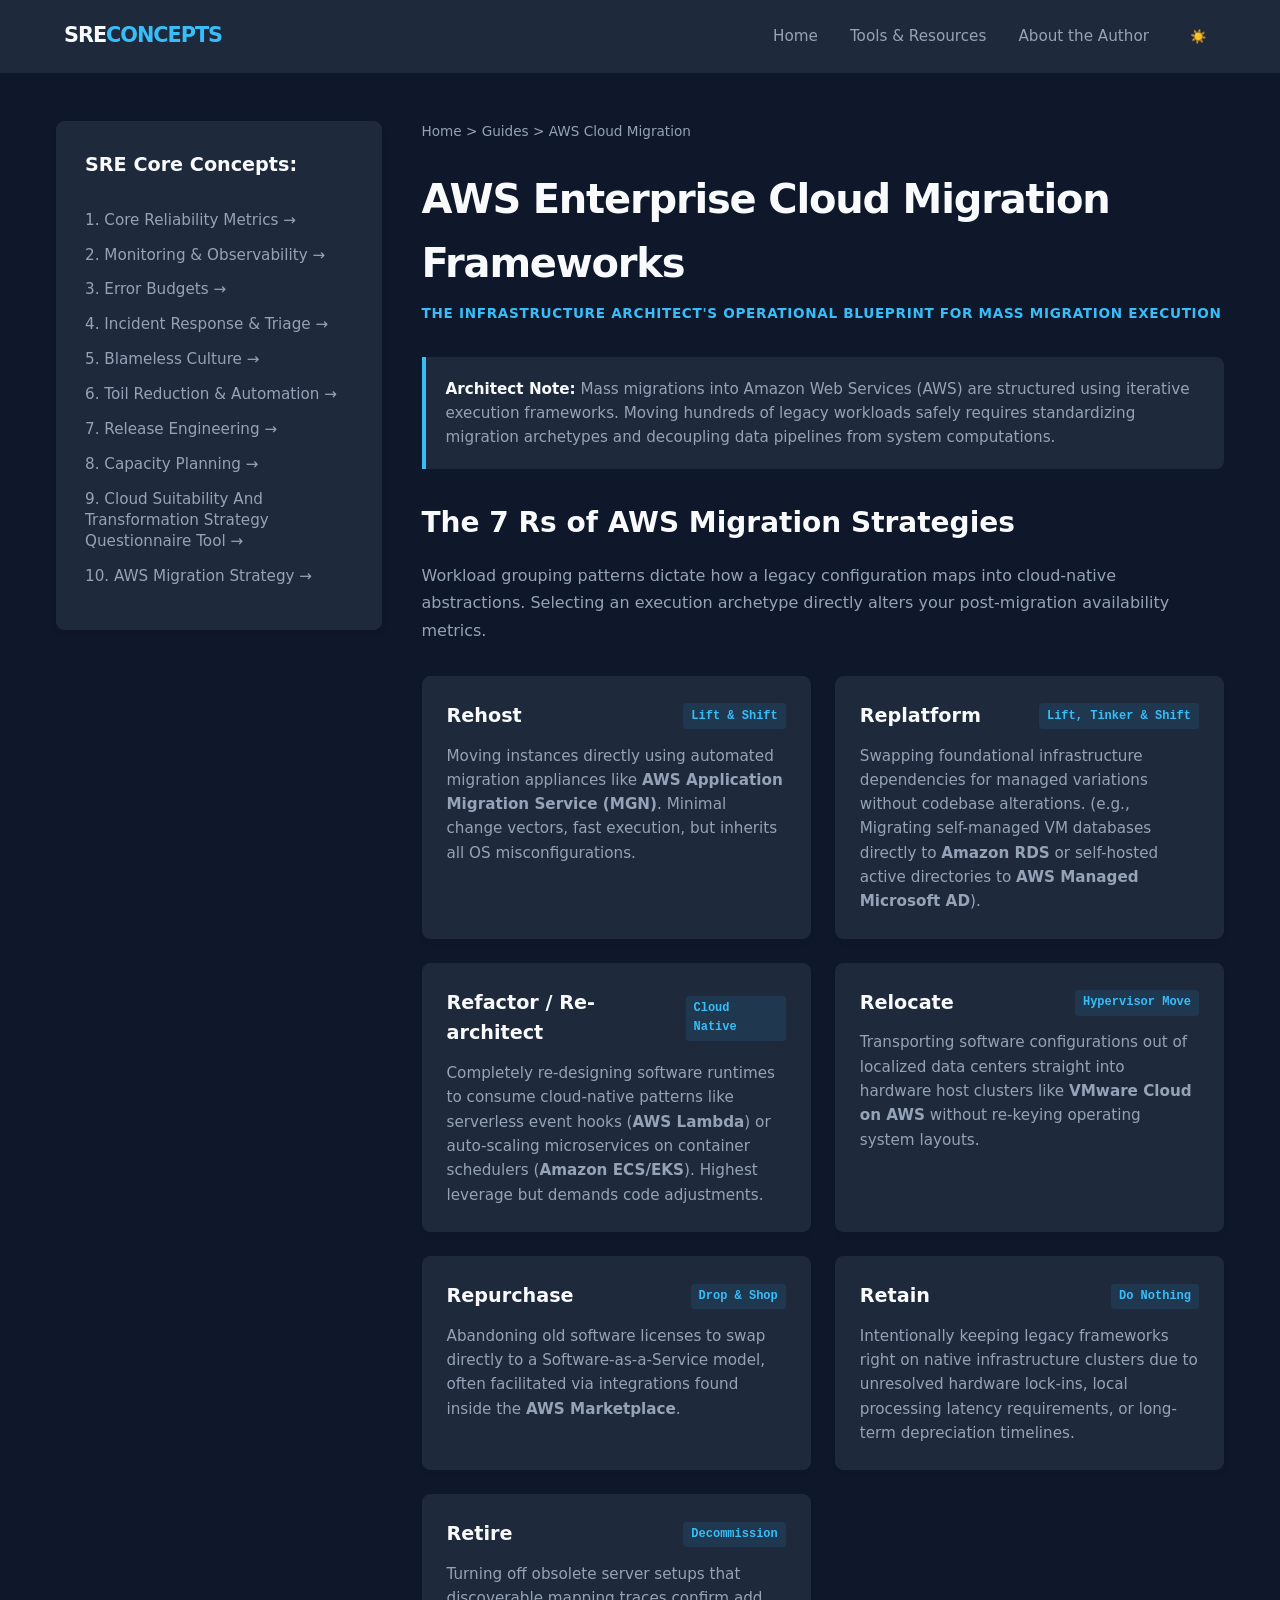
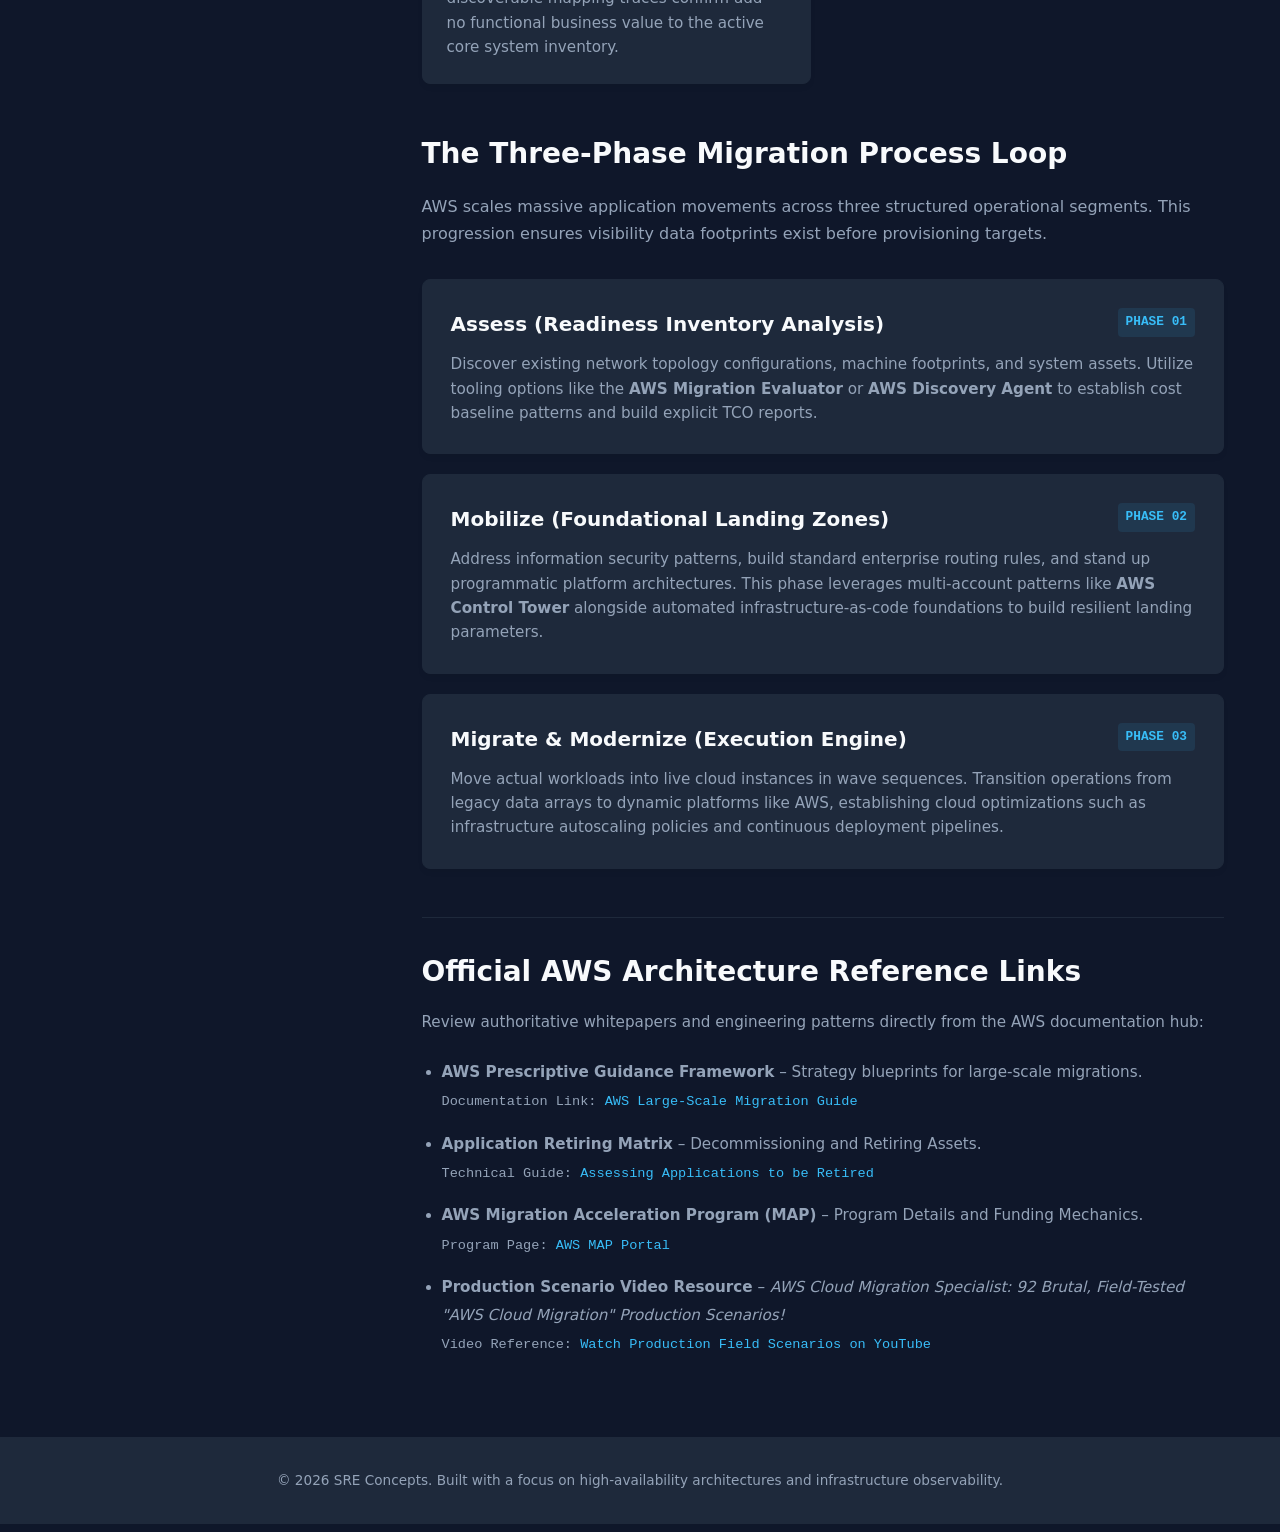
==== commit 64957fb7: "added left navigation panel to all pages" ====
--- a/aws-migration.html
+++ b/aws-migration.html
@@ -222,9 +222,8 @@
             </button>
             <ul class="nav-links" id="nav-links">
                 <li><a href="index.html">Home</a></li>
-                <li><a href="observability.html">Observability</a></li>
-                <li><a href="incident-response.html">Incident Response</a></li>
                 <li><a href="tools-resources.html">Tools & Resources</a></li>
+                <li><a href="about.html">About the Author</a></li>
                 <li>
                     <button class="theme-toggle-btn" id="theme-toggle" aria-label="Toggle Theme">☀️</button>
                 </li>
